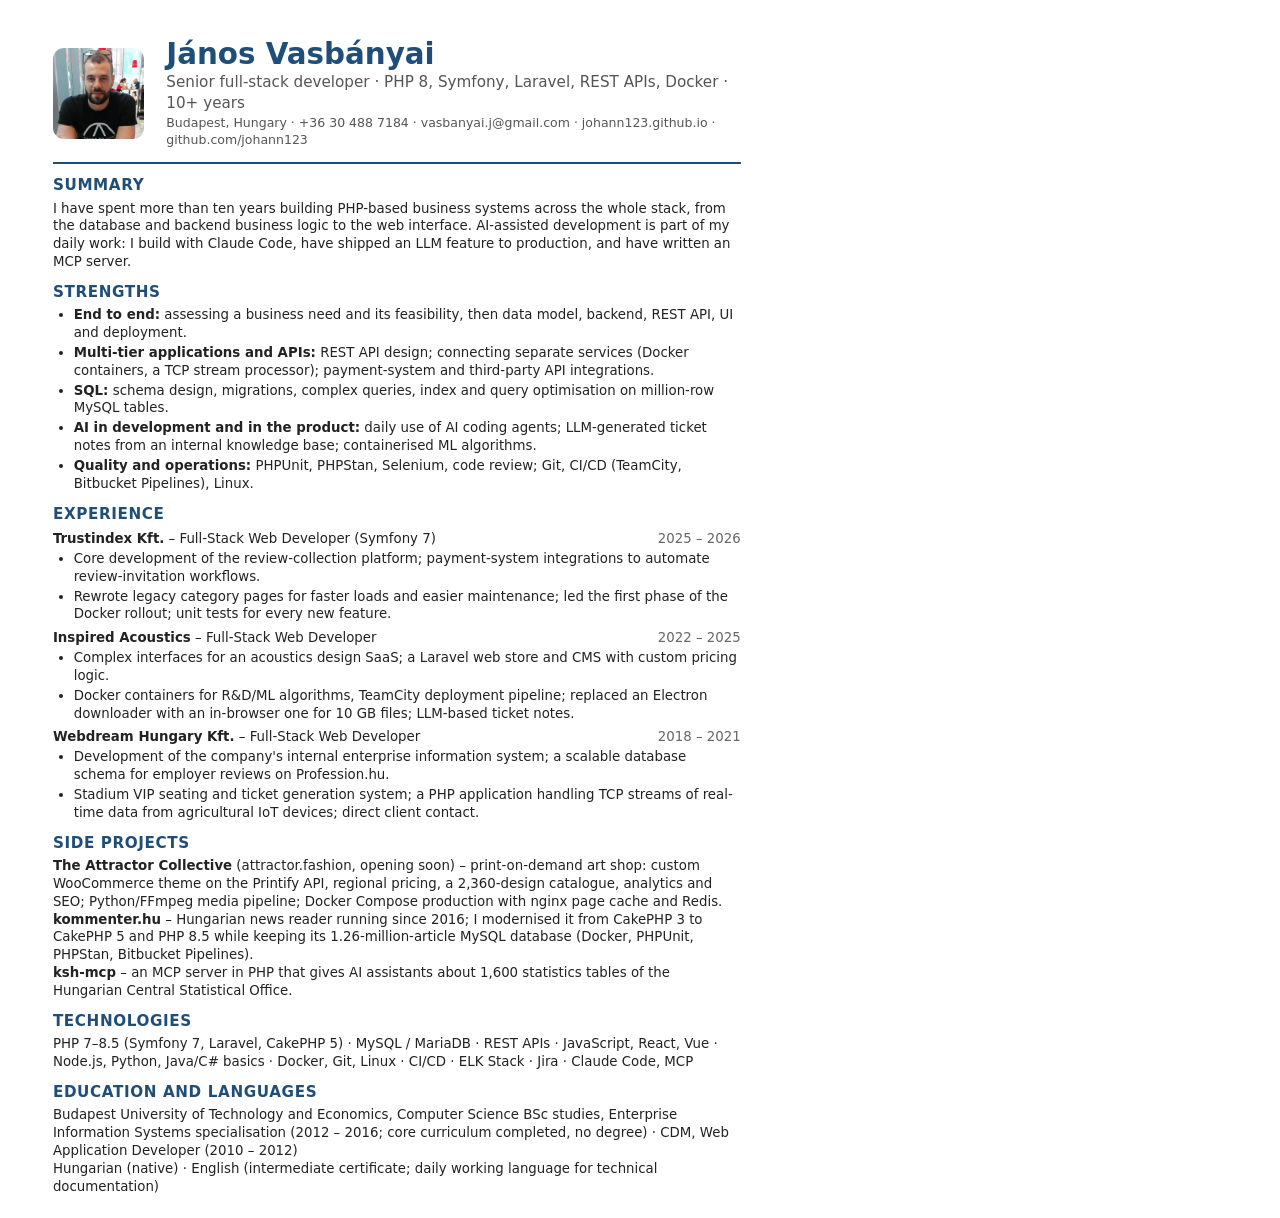
==== cv/src/cv-en.html @ 94bfa163 "CVs: The Attractor Collective under side projects, PHP 7–8.5, BME studies stated plainly (no degree)" ====
<!doctype html><html lang="en"><head><meta charset="utf-8"><title>János Vasbányai – CV</title><link rel="stylesheet" href="style.css"></head><body><div class="page">
<header><img src="../../img/me.webp" alt=""><div><h1>János Vasbányai</h1>
<div class="role">Senior full-stack developer · PHP 8, Symfony, Laravel, REST APIs, Docker · 10+ years</div>
<div class="contact">Budapest, Hungary · +36 30 488 7184 · vasbanyai.j@gmail.com · johann123.github.io · github.com/johann123</div></div></header>
<h2>Summary</h2>
<p>I have spent more than ten years building PHP-based business systems across the whole stack, from the database and backend business logic to the web interface. AI-assisted development is part of my daily work: I build with Claude Code, have shipped an LLM feature to production, and have written an MCP server.</p>
<h2>Strengths</h2>
<ul>
<li><b>End to end:</b> assessing a business need and its feasibility, then data model, backend, REST API, UI and deployment.</li>
<li><b>Multi-tier applications and APIs:</b> REST API design; connecting separate services (Docker containers, a TCP stream processor); payment-system and third-party API integrations.</li>
<li><b>SQL:</b> schema design, migrations, complex queries, index and query optimisation on million-row MySQL tables.</li>
<li><b>AI in development and in the product:</b> daily use of AI coding agents; LLM-generated ticket notes from an internal knowledge base; containerised ML algorithms.</li>
<li><b>Quality and operations:</b> PHPUnit, PHPStan, Selenium, code review; Git, CI/CD (TeamCity, Bitbucket Pipelines), Linux.</li>
</ul>
<h2>Experience</h2>
<div class="job"><div><b>Trustindex Kft.</b> – Full-Stack Web Developer (Symfony 7)</div><span>2025 – 2026</span></div>
<ul><li>Core development of the review-collection platform; payment-system integrations to automate review-invitation workflows.</li>
<li>Rewrote legacy category pages for faster loads and easier maintenance; led the first phase of the Docker rollout; unit tests for every new feature.</li></ul>
<div class="job"><div><b>Inspired Acoustics</b> – Full-Stack Web Developer</div><span>2022 – 2025</span></div>
<ul><li>Complex interfaces for an acoustics design SaaS; a Laravel web store and CMS with custom pricing logic.</li>
<li>Docker containers for R&amp;D/ML algorithms, TeamCity deployment pipeline; replaced an Electron downloader with an in-browser one for 10 GB files; LLM-based ticket notes.</li></ul>
<div class="job"><div><b>Webdream Hungary Kft.</b> – Full-Stack Web Developer</div><span>2018 – 2021</span></div>
<ul><li>Development of the company's internal enterprise information system; a scalable database schema for employer reviews on Profession.hu.</li>
<li>Stadium VIP seating and ticket generation system; a PHP application handling TCP streams of real-time data from agricultural IoT devices; direct client contact.</li></ul>
<h2>Side projects</h2>
<p><b>The Attractor Collective</b> (attractor.fashion, opening soon) – print-on-demand art shop: custom WooCommerce theme on the Printify API, regional pricing, a 2,360-design catalogue, analytics and SEO; Python/FFmpeg media pipeline; Docker Compose production with nginx page cache and Redis.</p>
<p><b>kommenter.hu</b> – Hungarian news reader running since 2016; I modernised it from CakePHP 3 to CakePHP 5 and PHP 8.5 while keeping its 1.26-million-article MySQL database (Docker, PHPUnit, PHPStan, Bitbucket Pipelines).</p>
<p><b>ksh-mcp</b> – an MCP server in PHP that gives AI assistants about 1,600 statistics tables of the Hungarian Central Statistical Office.</p>
<h2>Technologies</h2>
<p>PHP 7–8.5 (Symfony 7, Laravel, CakePHP 5) · MySQL / MariaDB · REST APIs · JavaScript, React, Vue · Node.js, Python, Java/C# basics · Docker, Git, Linux · CI/CD · ELK Stack · Jira · Claude Code, MCP</p>
<h2>Education and languages</h2>
<p>Budapest University of Technology and Economics, Computer Science BSc studies, Enterprise Information Systems specialisation (2012 – 2016; core curriculum completed, no degree) · CDM, Web Application Developer (2010 – 2012)</p>
<p>Hungarian (native) · English (intermediate certificate; daily working language for technical documentation)</p>
</div></body></html>
---- cv/src/style.css ----
@page{size:A4;margin:0}
*{box-sizing:border-box}
body{margin:0;font-family:"Segoe UI",system-ui,sans-serif;color:#222;font-size:10pt;line-height:1.34}
.page{width:210mm;min-height:297mm;padding:10mm 14mm 6mm}
header{display:flex;gap:6mm;align-items:center;padding-bottom:3.5mm;border-bottom:2px solid #1f4e79;margin-bottom:2mm}
header img{width:24mm;height:24mm;object-fit:cover;border-radius:3mm}
h1{margin:0;color:#1f4e79;font-size:22pt;line-height:1.1;font-weight:700}
.role{color:#555;font-size:11.4pt;margin:.6mm 0}
.contact{color:#555;font-size:9.4pt}
h2{color:#1f4e79;font-size:11.4pt;letter-spacing:.04em;text-transform:uppercase;margin:3mm 0 1mm}
p{margin:0}
ul{margin:0;padding-left:5.5mm}
li{margin:.5mm 0}
.job{display:flex;justify-content:space-between;margin-top:1.6mm}
.job span{color:#666}
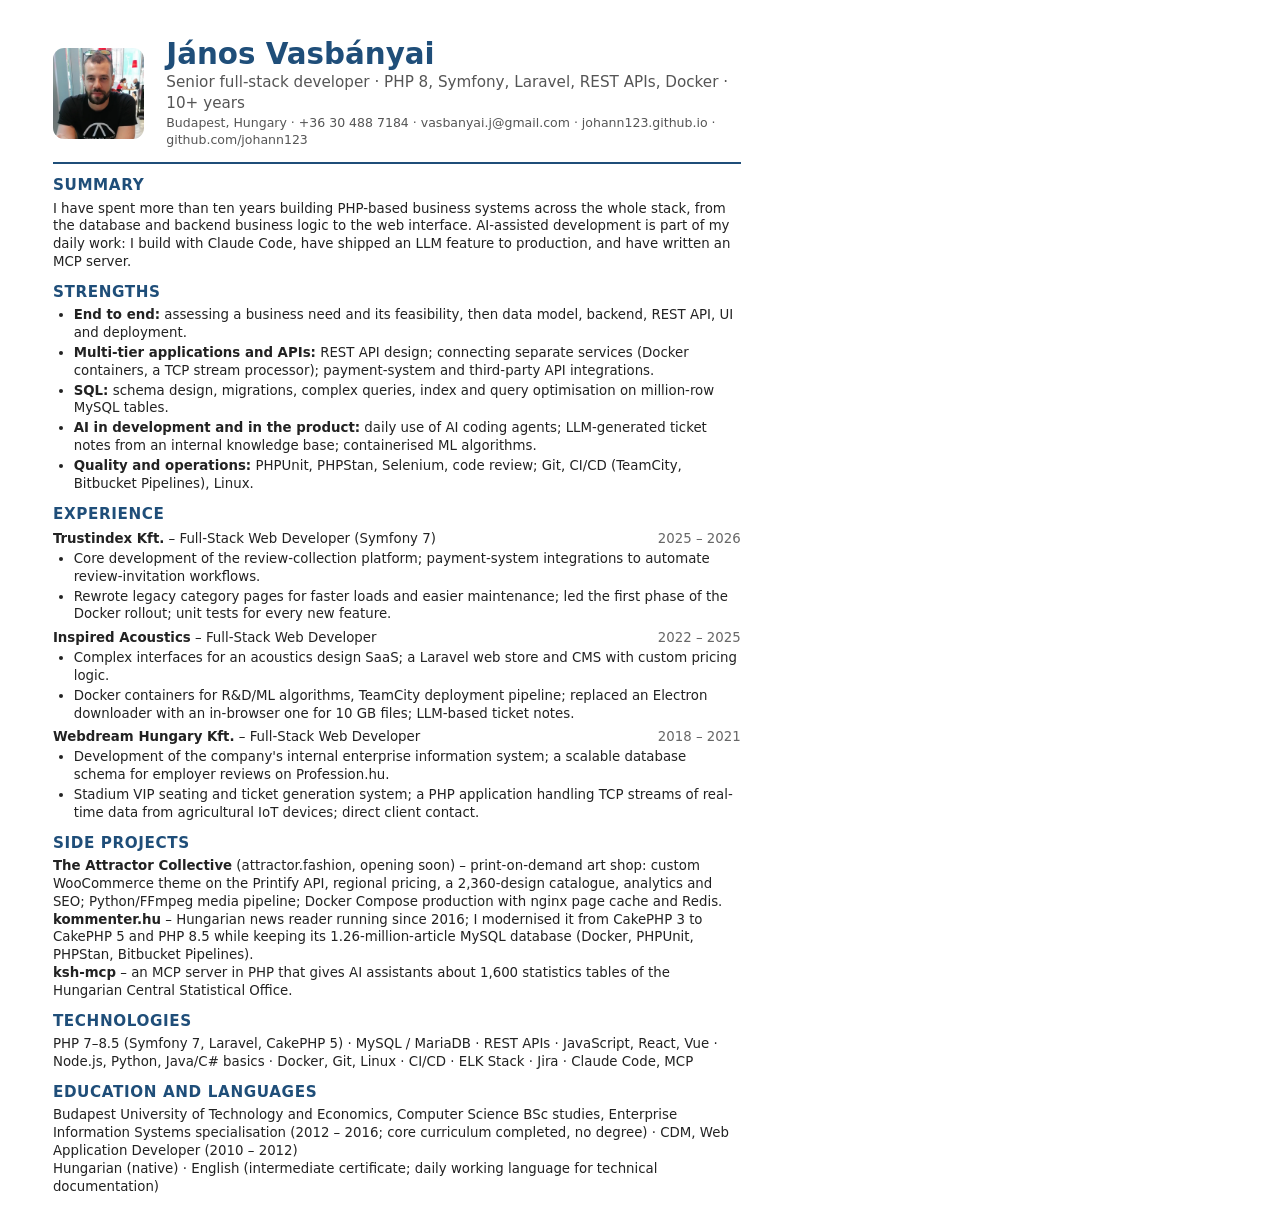
==== commit b2a02c2c: "Cookie-free visit counter (to attractor.fashion's Tools → Visitors) incl. CV downloads; CV links cli" ====
--- a/cv/src/cv-en.html
+++ b/cv/src/cv-en.html
@@ -1,7 +1,7 @@
 <!doctype html><html lang="en"><head><meta charset="utf-8"><title>János Vasbányai – CV</title><link rel="stylesheet" href="style.css"></head><body><div class="page">
 <header><img src="../../img/me.webp" alt=""><div><h1>János Vasbányai</h1>
 <div class="role">Senior full-stack developer · PHP 8, Symfony, Laravel, REST APIs, Docker · 10+ years</div>
-<div class="contact">Budapest, Hungary · +36 30 488 7184 · vasbanyai.j@gmail.com · johann123.github.io · github.com/johann123</div></div></header>
+<div class="contact">Budapest, Hungary · +36 30 488 7184 · <a href="mailto:vasbanyai.j@gmail.com">vasbanyai.j@gmail.com</a> · <a href="https://johann123.github.io/?utm_source=cv-en">johann123.github.io</a> · <a href="https://github.com/johann123">github.com/johann123</a></div></div></header>
 <h2>Summary</h2>
 <p>I have spent more than ten years building PHP-based business systems across the whole stack, from the database and backend business logic to the web interface. AI-assisted development is part of my daily work: I build with Claude Code, have shipped an LLM feature to production, and have written an MCP server.</p>
 <h2>Strengths</h2>
@@ -23,9 +23,9 @@
 <ul><li>Development of the company's internal enterprise information system; a scalable database schema for employer reviews on Profession.hu.</li>
 <li>Stadium VIP seating and ticket generation system; a PHP application handling TCP streams of real-time data from agricultural IoT devices; direct client contact.</li></ul>
 <h2>Side projects</h2>
-<p><b>The Attractor Collective</b> (attractor.fashion, opening soon) – print-on-demand art shop: custom WooCommerce theme on the Printify API, regional pricing, a 2,360-design catalogue, analytics and SEO; Python/FFmpeg media pipeline; Docker Compose production with nginx page cache and Redis.</p>
-<p><b>kommenter.hu</b> – Hungarian news reader running since 2016; I modernised it from CakePHP 3 to CakePHP 5 and PHP 8.5 while keeping its 1.26-million-article MySQL database (Docker, PHPUnit, PHPStan, Bitbucket Pipelines).</p>
-<p><b>ksh-mcp</b> – an MCP server in PHP that gives AI assistants about 1,600 statistics tables of the Hungarian Central Statistical Office.</p>
+<p><b>The Attractor Collective</b> (<a href="https://attractor.fashion/?utm_source=cv-en">attractor.fashion</a>, opening soon) – print-on-demand art shop: custom WooCommerce theme on the Printify API, regional pricing, a 2,360-design catalogue, analytics and SEO; Python/FFmpeg media pipeline; Docker Compose production with nginx page cache and Redis.</p>
+<p><b><a href="https://kommenter.hu/">kommenter.hu</a></b> – Hungarian news reader running since 2016; I modernised it from CakePHP 3 to CakePHP 5 and PHP 8.5 while keeping its 1.26-million-article MySQL database (Docker, PHPUnit, PHPStan, Bitbucket Pipelines).</p>
+<p><b><a href="https://github.com/johann123/ksh-mcp">ksh-mcp</a></b> – an MCP server in PHP that gives AI assistants about 1,600 statistics tables of the Hungarian Central Statistical Office.</p>
 <h2>Technologies</h2>
 <p>PHP 7–8.5 (Symfony 7, Laravel, CakePHP 5) · MySQL / MariaDB · REST APIs · JavaScript, React, Vue · Node.js, Python, Java/C# basics · Docker, Git, Linux · CI/CD · ELK Stack · Jira · Claude Code, MCP</p>
 <h2>Education and languages</h2>
--- a/cv/src/style.css
+++ b/cv/src/style.css
@@ -13,3 +13,4 @@
 li{margin:.5mm 0}
 .job{display:flex;justify-content:space-between;margin-top:1.6mm}
 .job span{color:#666}
+a{color:inherit;text-decoration:none}
